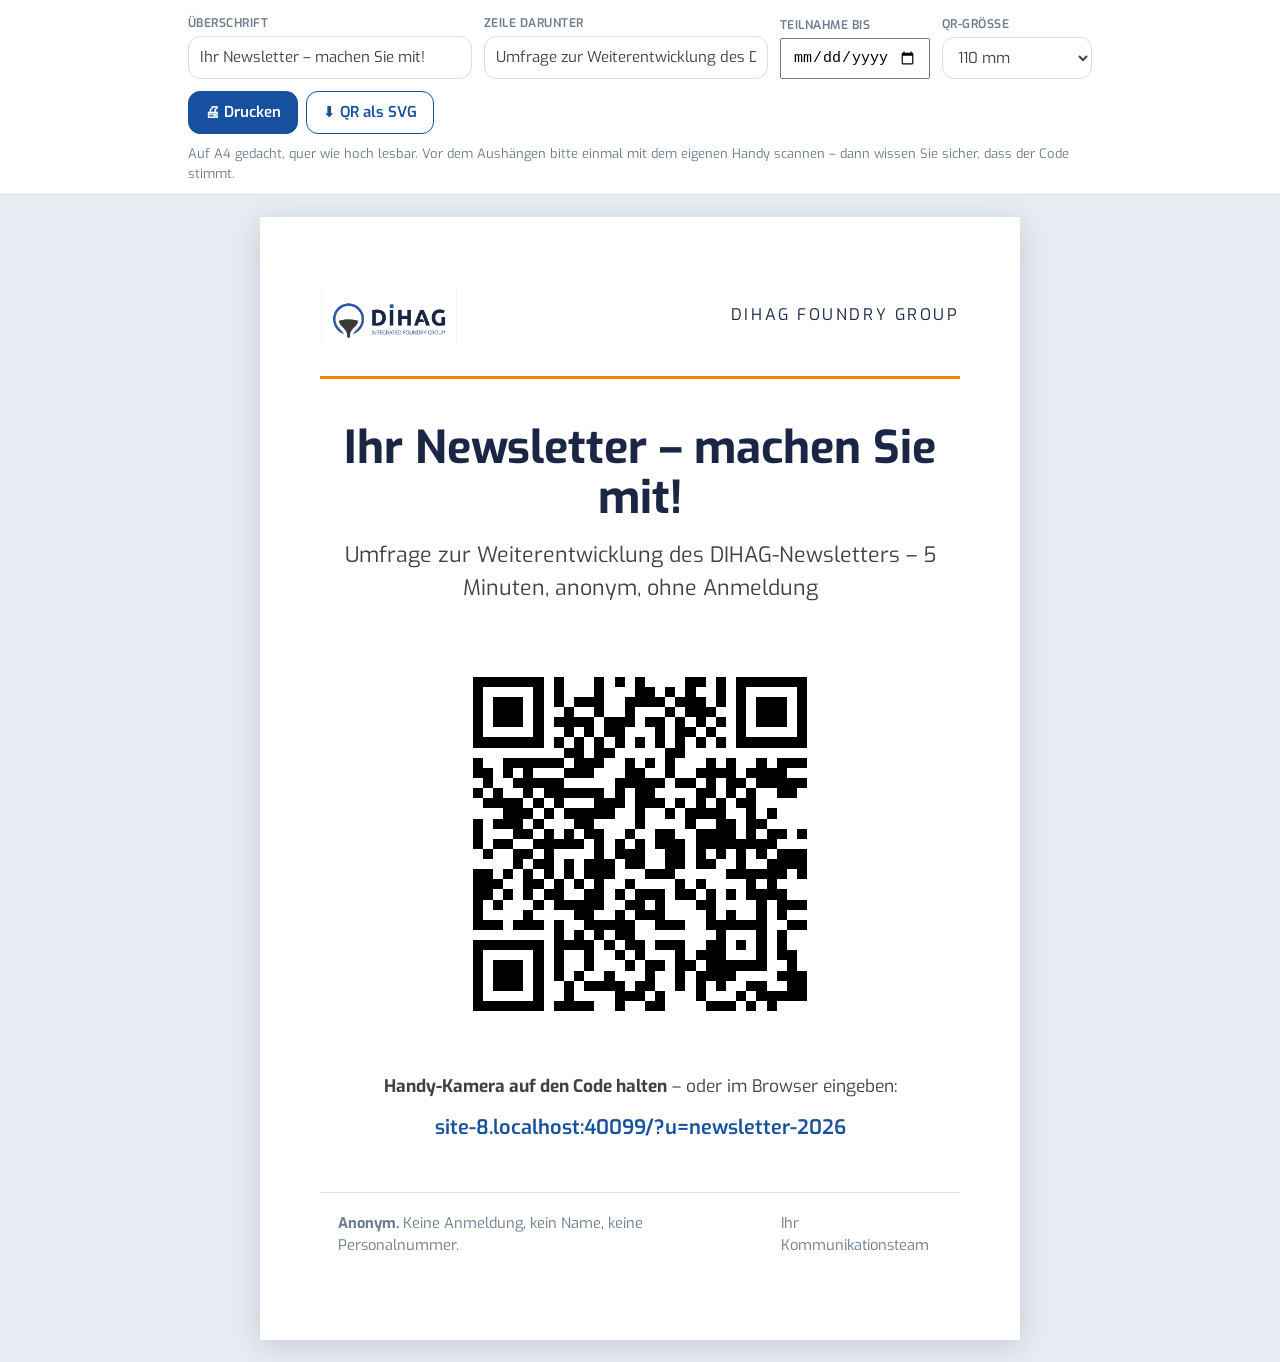
==== aushang.html @ 3298f2ad "Aushang mit QR-Code und Aufbewahrungsfrist fuer die Kontaktangaben AUSHANG: aushang.html erzeugt ein" ====
<!DOCTYPE html>
<html lang="de">
<head>
<meta charset="UTF-8">
<meta name="viewport" content="width=device-width, initial-scale=1.0">
<title>Aushang · DIHAG Umfragen</title>
<meta name="robots" content="noindex">
<link rel="icon" href="assets/dihag-logo.png">
<link rel="preconnect" href="https://fonts.googleapis.com">
<link rel="preconnect" href="https://fonts.gstatic.com" crossorigin>
<link href="https://fonts.googleapis.com/css2?family=Exo:wght@400;500;600;700&display=swap" rel="stylesheet">
<link rel="stylesheet" href="css/style.css?v=11">
<link rel="stylesheet" href="css/aushang.css?v=11">
</head>
<body class="aushang">

<!-- Bedienleiste – erscheint nicht im Ausdruck -->
<div class="leiste keinDruck">
  <div class="inner">
    <div class="feld">
      <label for="fUeberschrift">Überschrift</label>
      <input type="text" id="fUeberschrift" placeholder="wird aus der Umfrage übernommen">
    </div>
    <div class="feld">
      <label for="fZusatz">Zeile darunter</label>
      <input type="text" id="fZusatz">
    </div>
    <div class="feld schmal">
      <label for="fFrist">Teilnahme bis</label>
      <input type="date" id="fFrist">
    </div>
    <div class="feld schmal">
      <label for="fGroesse">QR-Größe</label>
      <select id="fGroesse">
        <option value="90">90 mm</option>
        <option value="110" selected>110 mm</option>
        <option value="130">130 mm</option>
      </select>
    </div>
    <div class="schub">
      <button class="btn" id="bDrucken">🖨 Drucken</button>
      <button class="btn sec" id="bSvg">⬇ QR als SVG</button>
    </div>
  </div>
  <p class="hinweis inner">
    Auf A4 gedacht, quer wie hoch lesbar. Vor dem Aushängen bitte einmal mit dem
    eigenen Handy scannen – dann wissen Sie sicher, dass der Code stimmt.
  </p>
</div>

<!-- Das Blatt -->
<main class="blatt" id="blatt">
  <header class="kopf">
    <img src="assets/dihag-logo.png" alt="DIHAG Foundry Group">
    <div class="marke">DIHAG Foundry Group</div>
  </header>

  <h1 id="ueberschrift">Ihre Meinung zählt</h1>
  <p class="zusatz" id="zusatz">Anonyme Umfrage – 5 Minuten, ohne Anmeldung</p>

  <div class="qr" id="qr"></div>

  <p class="anleitung">
    <b>Handy-Kamera auf den Code halten</b> – oder im Browser eingeben:
  </p>
  <p class="adresse" id="adresse"></p>

  <p class="frist" id="frist" hidden></p>

  <footer class="fuss">
    <span><b>Anonym.</b> Keine Anmeldung, kein Name, keine Personalnummer.</span>
    <span>Ihr Kommunikationsteam</span>
  </footer>
</main>

<script src="js/config.js?v=11"></script>
<script src="js/api.js?v=11"></script>
<script src="js/qr.js?v=11"></script>
<script src="js/aushang.js?v=11"></script>
</body>
</html>
---- css/style.css ----
/* ══════════════════════════════════════════════════════════════════
   DIHAG Umfragen – Grundlayout und Teilnahmeseite
   Corporate Design: Azurblau #17509E · Navy #1A2644 · Anthrazit #424241
                     Lichtblau #99B7CD · Orange #F08300 · Schrift Exo

   Die Teilnahmeseite wird überwiegend am Handy und in der Produktion
   benutzt: große Schrift, große Schaltflächen, hoher Kontrast, alles
   einspaltig. Deshalb ist dieses Stylesheet mobil zuerst gedacht.
   ══════════════════════════════════════════════════════════════════ */

:root {
  --azur:      #17509E;
  --navy:      #1A2644;
  --anthrazit: #424241;
  --lichtblau: #99B7CD;
  --orange:    #F08300;

  --azur-dark: #113f7c;
  --bg:        #f2f5f9;
  --card:      #ffffff;
  --text:      var(--anthrazit);
  --muted:     #6d7d8e;
  --border:    #d7e0ea;
  --border-2:  #eaeff5;
  --green:     #1e7e34;
  --green-bg:  #e6f4ea;
  --red:       #b02a37;
  --red-bg:    #fdecea;
  --radius:    12px;
  --shadow:    0 1px 2px rgba(26,38,68,.06), 0 4px 16px rgba(26,38,68,.06);
  --maxw:      760px;
}

* { box-sizing: border-box; }

body {
  margin: 0;
  font-family: "Exo", "Segoe UI", system-ui, -apple-system, sans-serif;
  background: var(--bg);
  color: var(--text);
  font-size: 17px;          /* bewusst größer als in den übrigen Apps */
  line-height: 1.55;
  -webkit-font-smoothing: antialiased;
}

a { color: var(--azur); }
[hidden] { display: none !important; }

h1, h2, h3 { color: var(--navy); line-height: 1.25; margin: 0 0 10px; }

/* ── Kopfbereich ──────────────────────────────────────────────────── */

header.top {
  background: var(--navy);
  color: #fff;
  padding: 14px 18px;
}
header.top .inner {
  max-width: var(--maxw); margin: 0 auto;
  display: flex; align-items: center; gap: 14px;
}
header.top img { height: 30px; background: #fff; border-radius: 6px; padding: 5px 8px; }
header.top .titel { font-weight: 600; font-size: 16px; }
header.top .sub {
  font-size: 11px; letter-spacing: .12em; text-transform: uppercase;
  color: var(--lichtblau);
}

/* ── Fortschritt ──────────────────────────────────────────────────── */

.fortschritt { background: #fff; border-bottom: 1px solid var(--border); }
.fortschritt .inner {
  max-width: var(--maxw); margin: 0 auto; padding: 10px 18px;
  display: flex; align-items: center; gap: 12px;
}
.fortschritt .balken {
  flex: 1; height: 8px; border-radius: 99px; background: var(--border-2); overflow: hidden;
}
.fortschritt .balken i {
  display: block; height: 100%; width: 0;
  background: linear-gradient(90deg, var(--azur), var(--orange));
  transition: width .3s ease;
}
.fortschritt .text { font-size: 13px; color: var(--muted); white-space: nowrap; }

/* ── Inhalt ───────────────────────────────────────────────────────── */

main { max-width: var(--maxw); margin: 0 auto; padding: 18px 14px 90px; }

.karte {
  background: var(--card); border: 1px solid var(--border);
  border-radius: var(--radius); box-shadow: var(--shadow);
  padding: 20px 18px; margin-bottom: 16px;
}

.intro { white-space: pre-line; }
.intro .hinweis {
  margin-top: 18px; padding: 14px 16px; border-radius: var(--radius);
  background: var(--green-bg); border: 1px solid #bfe3cb; color: #14532d;
  white-space: normal;
}
.intro .hinweis b { display: block; margin-bottom: 2px; }

.abschnitt-titel {
  margin: 4px 0 18px; padding-bottom: 12px; border-bottom: 3px solid var(--orange);
}
.abschnitt-titel h2 { font-size: 22px; margin: 0; }
.abschnitt-titel p { margin: 6px 0 0; color: var(--muted); font-size: 15px; }

/* ── Fragen ───────────────────────────────────────────────────────── */

.frage { padding: 18px 0; border-top: 1px solid var(--border-2); }
.frage:first-of-type { border-top: 0; padding-top: 4px; }
.frage > .text { font-weight: 600; color: var(--navy); font-size: 17px; }
.frage > .text .pflicht { color: var(--orange); margin-left: 4px; }
.frage > .hilfe { color: var(--muted); font-size: 15px; margin-top: 3px; }
.frage.fehlt { background: var(--red-bg); border-radius: var(--radius); padding: 14px; }
.frage .fehler { color: var(--red); font-size: 14px; margin-top: 8px; font-weight: 600; }

/* Auswahl: die ganze Zeile ist anklickbar, Mindesthöhe 48 px (Handschuhe) */
.opt {
  display: flex; align-items: flex-start; gap: 12px;
  min-height: 48px; padding: 10px 12px; margin-top: 8px;
  border: 1px solid var(--border); border-radius: var(--radius);
  background: #fff; cursor: pointer;
}
.opt:hover { border-color: var(--lichtblau); background: #fbfdff; }
.opt input { width: 22px; height: 22px; margin: 2px 0 0; accent-color: var(--azur); flex: none; }
.opt.gewaehlt { border-color: var(--azur); background: #eef4fc; }
.opt span { flex: 1; }

.optionen { margin-top: 10px; }

select, input[type="text"], textarea {
  width: 100%; font: inherit; color: inherit;
  padding: 12px 14px; border: 1px solid var(--border);
  border-radius: var(--radius); background: #fff; margin-top: 10px;
}
select:focus, input:focus, textarea:focus {
  outline: 2px solid var(--azur); outline-offset: 1px; border-color: var(--azur);
}
textarea { min-height: 90px; resize: vertical; }

/* Skala 1–5 als große Knöpfe */
.skala { display: flex; gap: 8px; margin-top: 12px; }
.skala button {
  flex: 1; min-height: 56px; font: inherit; font-size: 20px; font-weight: 600;
  color: var(--navy); background: #fff; cursor: pointer;
  border: 1px solid var(--border); border-radius: var(--radius);
}
.skala button:hover { border-color: var(--lichtblau); }
.skala button[aria-pressed="true"] {
  background: var(--azur); border-color: var(--azur); color: #fff;
}
.skala-labels {
  display: flex; justify-content: space-between; gap: 10px;
  font-size: 13px; color: var(--muted); margin-top: 6px;
}
.skala-labels span:last-child { text-align: right; }

/* Raster (Matrix): je Zeile eine Skala – am Handy untereinander */
.matrix-zeile { padding: 12px 0; border-top: 1px dashed var(--border-2); }
.matrix-zeile:first-child { border-top: 0; }
.matrix-zeile .mz-text { font-size: 15px; margin-bottom: 6px; }

/* Honigtopf: für Menschen unsichtbar, Bots füllen ihn aus */
.hp { position: absolute; left: -9999px; width: 1px; height: 1px; overflow: hidden; }

/* ── Schaltflächen ────────────────────────────────────────────────── */

.btn {
  font: inherit; font-weight: 600; font-size: 17px;
  padding: 14px 22px; min-height: 52px;
  border: 1px solid var(--azur); border-radius: var(--radius);
  background: var(--azur); color: #fff; cursor: pointer;
}
.btn:hover  { background: var(--azur-dark); border-color: var(--azur-dark); }
.btn:disabled { opacity: .55; cursor: default; }
.btn.sec    { background: #fff; color: var(--azur); }
.btn.sec:hover { background: #eef4fc; }
.btn.gross  { width: 100%; font-size: 18px; min-height: 58px; }
.btn.senden { background: var(--orange); border-color: var(--orange); }
.btn.senden:hover { background: #d97600; border-color: #d97600; }

.navi { display: flex; gap: 12px; margin-top: 8px; }
.navi .btn { flex: 1; }

/* ── Meldungen ────────────────────────────────────────────────────── */

.meldung { padding: 14px 16px; border-radius: var(--radius); margin-top: 14px; }
.meldung.err  { background: var(--red-bg);   border: 1px solid #f2c4c8; color: var(--red); }
.meldung.ok   { background: var(--green-bg); border: 1px solid #bfe3cb; color: #14532d; }
.meldung.info { background: #fff6e8;         border: 1px solid #f6d9ac; color: #7a4a00; }

.danke { text-align: center; padding: 34px 20px; }
.danke .haken {
  width: 78px; height: 78px; margin: 0 auto 18px; border-radius: 50%;
  background: var(--green-bg); color: var(--green);
  font-size: 42px; line-height: 78px;
}
.danke p { white-space: pre-line; }

footer.fuss {
  max-width: var(--maxw); margin: 0 auto; padding: 8px 18px 30px;
  color: var(--muted); font-size: 13px; text-align: center;
}

@media (min-width: 700px) {
  main { padding: 26px 18px 90px; }
  .karte { padding: 26px 28px; }
}
---- css/aushang.css ----
/* ══════════════════════════════════════════════════════════════════
   Aushang für das Schwarze Brett – A4, zum Ausdrucken

   Auslegung fürs Werk: Der Zettel hängt an einer Wand, gelesen wird er im
   Vorbeigehen aus zwei, drei Metern. Deshalb wenig Text, sehr große Schrift
   und ein QR-Code, der auch mit älterem Handy und schlechtem Hallenlicht
   noch erfasst wird.
   ══════════════════════════════════════════════════════════════════ */

body.aushang { background: #e9edf3; }

/* ── Bedienleiste (nur am Bildschirm) ─────────────────────────────── */

.leiste { background: #fff; border-bottom: 1px solid var(--border); padding: 14px 0 10px; }
.leiste .inner {
  max-width: 940px; margin: 0 auto; padding: 0 18px;
  display: flex; flex-wrap: wrap; gap: 12px; align-items: flex-end;
}
.leiste .feld { display: flex; flex-direction: column; gap: 3px; flex: 1; min-width: 210px; }
.leiste .feld.schmal { flex: 0 0 150px; min-width: 150px; }
.leiste label {
  font-size: 12px; font-weight: 600; color: var(--muted);
  text-transform: uppercase; letter-spacing: .04em;
}
.leiste input, .leiste select { margin: 0; padding: 9px 11px; font-size: 15px; }
.leiste .schub { display: flex; gap: 8px; }
.leiste .btn { min-height: 42px; padding: 9px 16px; font-size: 15px; }
.leiste .hinweis { color: var(--muted); font-size: 13px; margin: 10px auto 0; }

/* ── Das Blatt ────────────────────────────────────────────────────── */

.blatt {
  width: 210mm;
  min-height: 297mm;
  margin: 22px auto;
  padding: 18mm 16mm 14mm;
  background: #fff;
  box-shadow: 0 6px 30px rgba(26, 38, 68, .18);
  display: flex;
  flex-direction: column;
  align-items: center;
  text-align: center;
}

.blatt .kopf {
  width: 100%;
  display: flex; align-items: center; justify-content: space-between;
  padding-bottom: 8mm; border-bottom: 3px solid var(--orange);
}
.blatt .kopf img { height: 16mm; }
.blatt .kopf .marke {
  font-size: 12pt; letter-spacing: .16em; text-transform: uppercase; color: var(--navy);
}

.blatt h1 {
  font-size: 34pt; line-height: 1.1; color: var(--navy);
  margin: 12mm 0 4mm; max-width: 170mm;
}
.blatt .zusatz { font-size: 16pt; color: var(--anthrazit); margin: 0 0 8mm; }

.blatt .qr { margin: 0 0 6mm; }
.blatt .qr svg { display: block; }

.blatt .anleitung { font-size: 13pt; margin: 0 0 3mm; color: var(--anthrazit); }
.blatt .adresse {
  font-size: 15pt; font-weight: 600; color: var(--azur);
  word-break: break-all; margin: 0 0 6mm;
}

.blatt .frist {
  font-size: 15pt; font-weight: 600; color: #fff; background: var(--orange);
  padding: 3mm 8mm; border-radius: 6mm; margin: 0 0 6mm;
}

.blatt .fuss {
  margin-top: auto; width: 100%;
  display: flex; justify-content: space-between; gap: 10mm;
  border-top: 1px solid var(--border); padding-top: 5mm;
  font-size: 11pt; color: var(--muted); text-align: left;
}

/* ── Druck ────────────────────────────────────────────────────────── */

@page { size: A4 portrait; margin: 0; }

@media print {
  body.aushang { background: #fff; }
  .leiste, .keinDruck { display: none !important; }
  .blatt {
    width: auto; min-height: auto; margin: 0;
    padding: 14mm 14mm 10mm;
    box-shadow: none;
  }
  /* Farbflächen (Orange-Balken, Fristband) auch wirklich drucken */
  * { -webkit-print-color-adjust: exact; print-color-adjust: exact; }
}

@media (max-width: 820px) {
  .blatt { width: auto; min-height: auto; padding: 20px; }
  .blatt h1 { font-size: 26pt; }
}
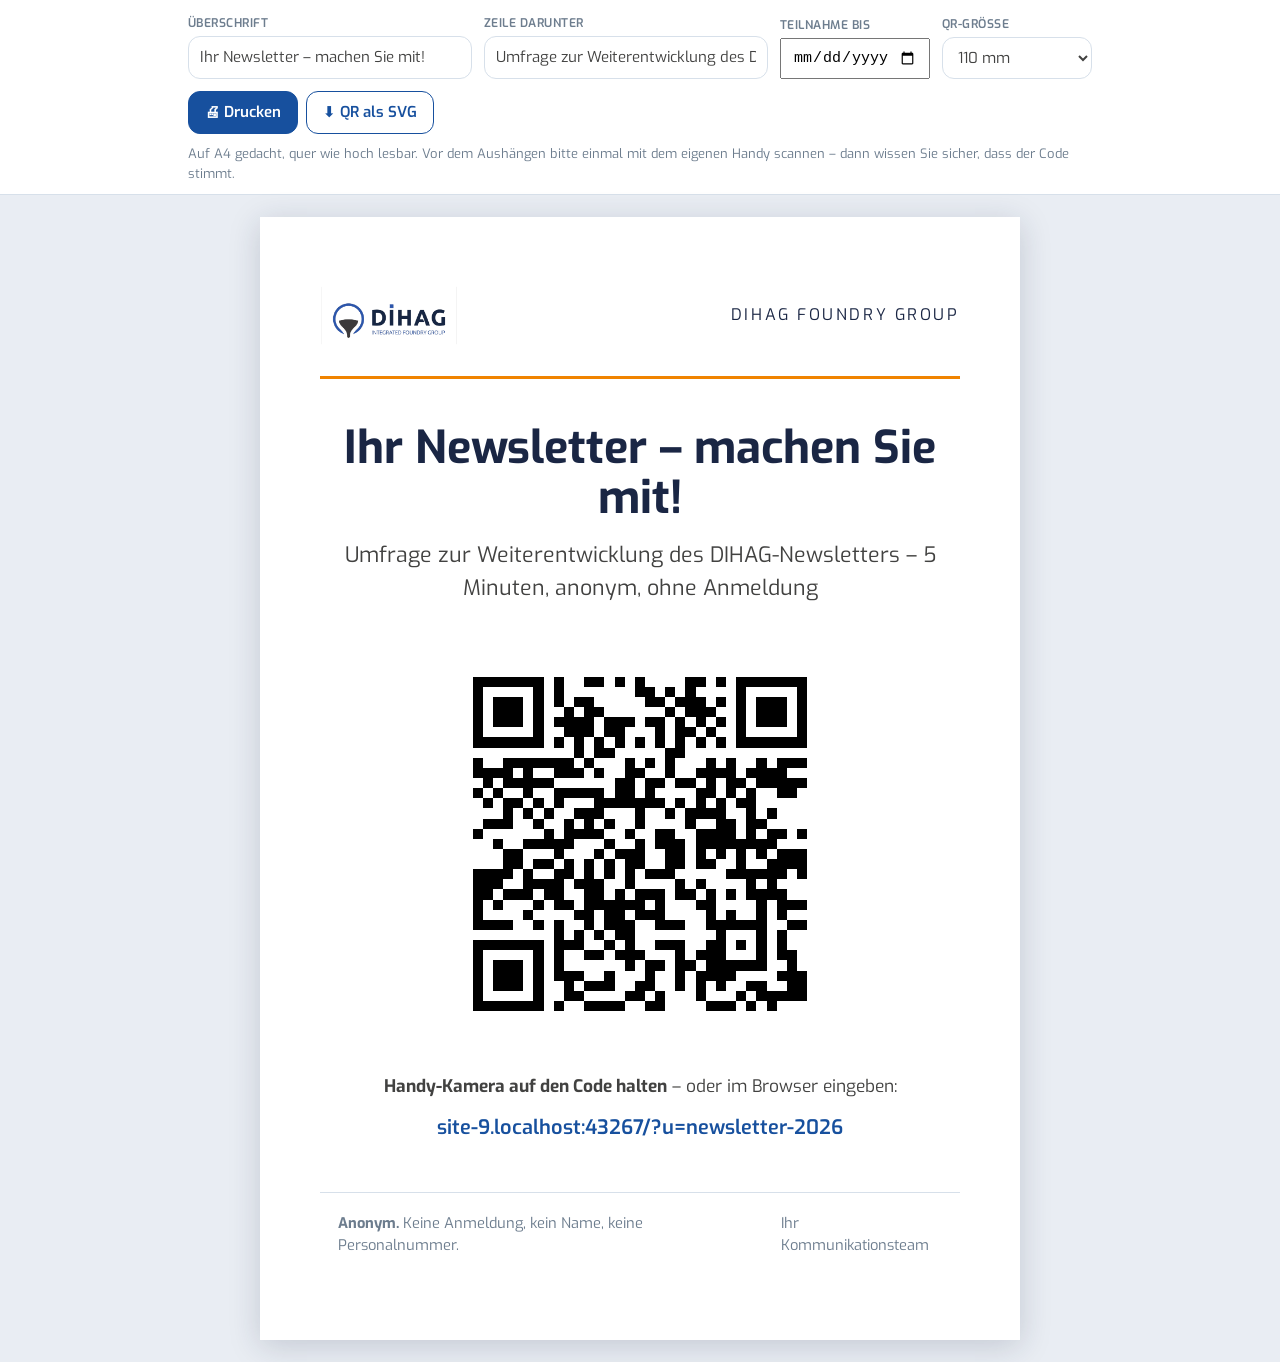
==== commit d07eb8a7: "Themenfrage als Raster 1-5 statt Mehrfachauswahl Genau die Frage, die im Google-Original als Arbeits" ====
--- a/aushang.html
+++ b/aushang.html
@@ -9,8 +9,8 @@
 <link rel="preconnect" href="https://fonts.googleapis.com">
 <link rel="preconnect" href="https://fonts.gstatic.com" crossorigin>
 <link href="https://fonts.googleapis.com/css2?family=Exo:wght@400;500;600;700&display=swap" rel="stylesheet">
-<link rel="stylesheet" href="css/style.css?v=11">
-<link rel="stylesheet" href="css/aushang.css?v=11">
+<link rel="stylesheet" href="css/style.css?v=13">
+<link rel="stylesheet" href="css/aushang.css?v=13">
 </head>
 <body class="aushang">
 
@@ -73,9 +73,9 @@
   </footer>
 </main>
 
-<script src="js/config.js?v=11"></script>
-<script src="js/api.js?v=11"></script>
-<script src="js/qr.js?v=11"></script>
-<script src="js/aushang.js?v=11"></script>
+<script src="js/config.js?v=13"></script>
+<script src="js/api.js?v=13"></script>
+<script src="js/qr.js?v=13"></script>
+<script src="js/aushang.js?v=13"></script>
 </body>
 </html>
--- a/css/style.css
+++ b/css/style.css
@@ -158,10 +158,18 @@
 }
 .skala-labels span:last-child { text-align: right; }
 
-/* Raster (Matrix): je Zeile eine Skala – am Handy untereinander */
+/* Raster (Matrix): je Zeile eine Skala – am Handy untereinander.
+   Die Bedeutung der Zahlen steht einmal oben statt unter jeder Zeile. */
+.matrix-legende {
+  display: flex; justify-content: space-between; gap: 12px;
+  margin-top: 12px; padding: 8px 12px;
+  background: #f2f5f9; border-radius: var(--radius);
+  font-size: 14px; color: var(--muted);
+}
+.matrix-legende b { color: var(--navy); }
 .matrix-zeile { padding: 12px 0; border-top: 1px dashed var(--border-2); }
 .matrix-zeile:first-child { border-top: 0; }
-.matrix-zeile .mz-text { font-size: 15px; margin-bottom: 6px; }
+.matrix-zeile .mz-text { font-size: 15px; margin-bottom: 6px; font-weight: 500; color: var(--navy); }
 
 /* Honigtopf: für Menschen unsichtbar, Bots füllen ihn aus */
 .hp { position: absolute; left: -9999px; width: 1px; height: 1px; overflow: hidden; }
